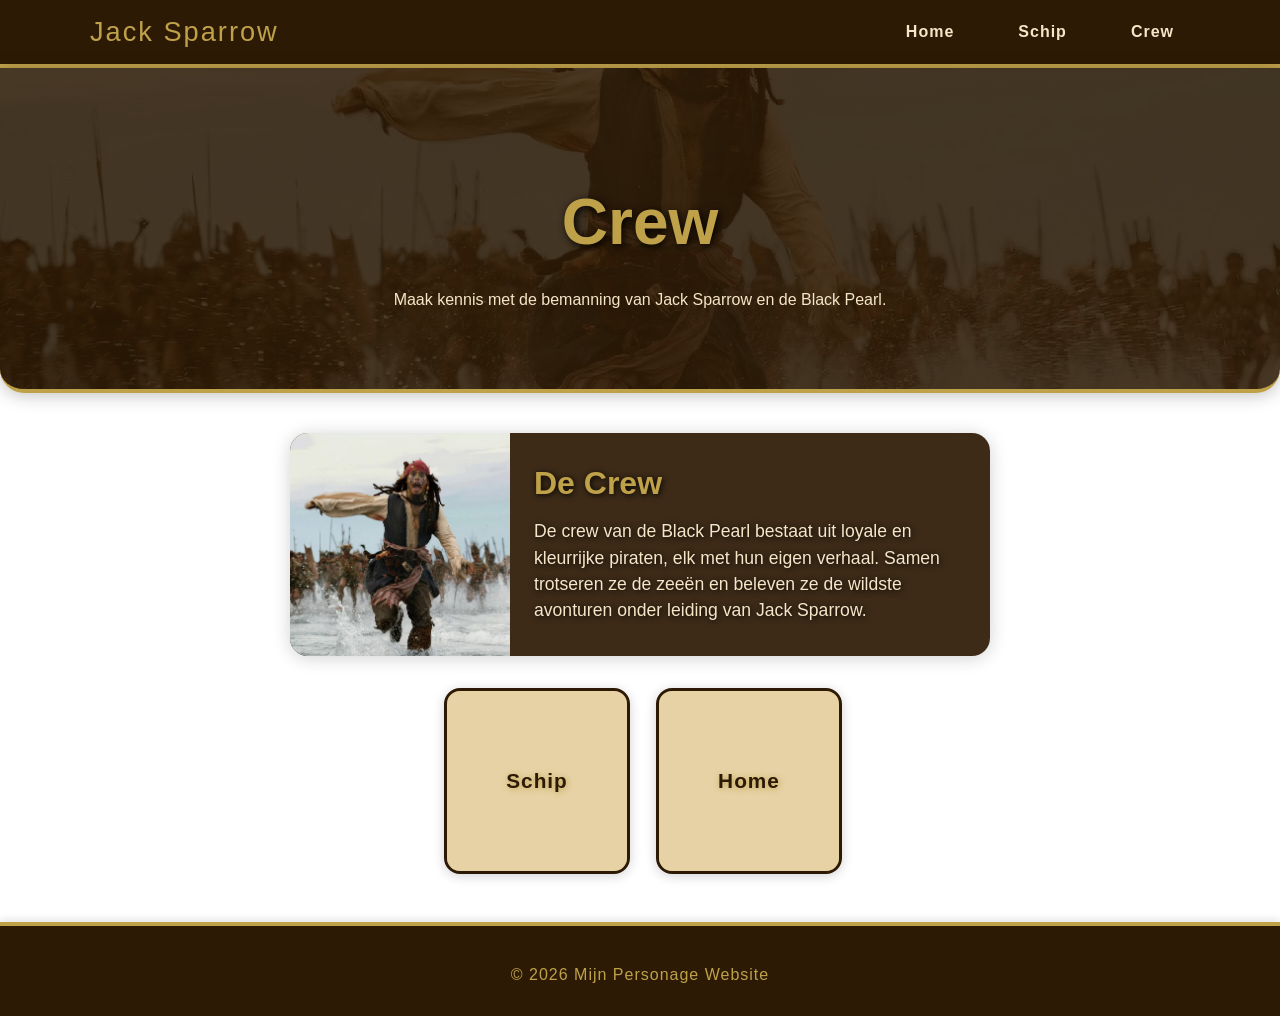
==== crew.html @ adce71e3 "Sites" ====
<!doctype html>
<html lang="nl">
  <head>
    <meta charset="UTF-8" />
    <meta name="viewport" content="width=device-width, initial-scale=1.0" />
    <title>Crew van Jack Sparrow</title>
    <link rel="stylesheet" href="style.css" />
  </head>
  <body>
    <nav>
      <div class="nav-container">
        <div class="nav-logo">Jack Sparrow</div>
        <button class="nav-toggle" aria-label="Menu" aria-expanded="false">
          <span class="bar"></span>
          <span class="bar"></span>
          <span class="bar"></span>
        </button>
        <ul class="nav-links">
          <li><a href="index.html">Home</a></li>
          <li><a href="schip.html">Schip</a></li>
          <li><a href="crew.html">Crew</a></li>
        </ul>
      </div>
    </nav>
    <section class="hero">
      <h1>Crew</h1>
      <p>Maak kennis met de bemanning van Jack Sparrow en de Black Pearl.</p>
    </section>
    <section class="about-section">
      <div class="about-container">
        <div class="about-img">
          <img src="images/Main.avif" alt="Crew" />
        </div>
        <div class="about-text">
          <h2>De Crew</h2>
          <p>
            De crew van de Black Pearl bestaat uit loyale en kleurrijke piraten,
            elk met hun eigen verhaal. Samen trotseren ze de zeeën en beleven ze
            de wildste avonturen onder leiding van Jack Sparrow.
          </p>
        </div>
      </div>
    </section>
    <section class="grid-section">
      <div class="grid-container">
        <a href="schip.html" class="grid-item">
          <div class="img-placeholder">Schip</div>
        </a>
        <a href="index.html" class="grid-item">
          <div class="img-placeholder">Home</div>
        </a>
      </div>
    </section>
    <footer>
      <p>&copy; 2026 Mijn Personage Website</p>
    </footer>
    <script>
      const navToggle = document.querySelector(".nav-toggle");
      const navLinks = document.querySelector(".nav-links");
      navToggle.addEventListener("click", function () {
        const expanded = navToggle.getAttribute("aria-expanded") === "true";
        navToggle.setAttribute("aria-expanded", !expanded);
        navLinks.classList.toggle("nav-open");
      });
    </script>
  </body>
</html>
---- style.css ----
.nav-container {
  display: flex;
  align-items: center;
  justify-content: space-between;
  max-width: 1100px;
  margin: 0 auto;
  padding: 0 1em;
}
.nav-logo {
  font-family: "Pirata One", "Arial", cursive, sans-serif;
  font-size: 1.7em;
  color: #bfa14a;
  letter-spacing: 2px;
}
.nav-toggle {
  display: none;
  flex-direction: column;
  justify-content: center;
  width: 40px;
  height: 40px;
  background: none;
  border: none;
  cursor: pointer;
  z-index: 20;
}
.nav-toggle .bar {
  width: 28px;
  height: 4px;
  background: #bfa14a;
  margin: 4px 0;
  border-radius: 2px;
  transition: 0.3s;
}
.nav-links {
  display: flex;
  gap: 2em;
  list-style: none;
  margin: 0;
  padding: 0;
}
@media (max-width: 800px) {
  .nav-toggle {
    display: flex;
  }
  .nav-links {
    position: absolute;
    top: 64px;
    right: 0;
    background: #2d1a05;
    flex-direction: column;
    width: 180px;
    gap: 0;
    box-shadow: -2px 4px 16px rgba(0, 0, 0, 0.18);
    transform: translateX(100%);
    transition: transform 0.3s;
    z-index: 10;
    border-radius: 0 0 0 18px;
    overflow: hidden;
  }
  .nav-links li {
    border-bottom: 1px solid #bfa14a33;
  }
  .nav-links li:last-child {
    border-bottom: none;
  }
  .nav-links.nav-open {
    transform: translateX(0);
  }
  .nav-container {
    position: relative;
  }
}
@media (max-width: 700px) {
  .about-container {
    flex-direction: column;
    max-width: 95vw;
  }
  .about-img {
    max-width: 100%;
    min-width: 100px;
    height: 180px;
  }
  .hero h1 {
    font-size: 2.2em;
  }
  .grid-container {
    grid-template-columns: 1fr;
    gap: 1.2em;
  }
}

.about-section {
  display: flex;
  justify-content: center;
  align-items: center;
  margin: 2.5em 0 2em 0;
}
.about-container {
  display: flex;
  background: rgba(45, 26, 5, 0.92);
  border-radius: 18px;
  box-shadow: 0 2px 18px rgba(0, 0, 0, 0.18);
  overflow: hidden;
  max-width: 700px;
  width: 100%;
}
.about-img {
  flex: 1 1 180px;
  min-width: 160px;
  max-width: 220px;
  display: flex;
  align-items: stretch;
  background: #bfa14a;
}
.about-img img {
  width: 100%;
  height: 100%;
  object-fit: cover;
  display: block;
}
.about-text {
  flex: 2 1 320px;
  padding: 2em 1.5em;
  color: #f5e6c8;
  font-family: "Pirata One", "Arial", cursive, sans-serif;
  display: flex;
  flex-direction: column;
  justify-content: center;
}
.about-text h2 {
  margin-top: 0;
  color: #bfa14a;
  font-size: 2em;
  margin-bottom: 0.5em;
  text-shadow: 1px 1px 6px #000;
}
.about-text p {
  margin: 0;
  font-size: 1.1em;
  line-height: 1.5;
  text-shadow: 1px 1px 6px #000;
}
@media (max-width: 700px) {
  .about-container {
    flex-direction: column;
    max-width: 95vw;
  }
  .about-img {
    max-width: 100%;
    min-width: 100px;
    height: 180px;
  }
}
@import url("https://fonts.googleapis.com/css2?family=Pirata+One&display=swap");
.grid-section {
  display: flex;
  justify-content: center;
  align-items: center;
  margin: 2em 0;
}

.grid-container {
  display: grid;
  grid-template-columns: repeat(2, 180px);
  gap: 2em;
}

.grid-item {
  display: flex;
  align-items: center;
  justify-content: center;
  width: 180px;
  height: 180px;
  background: rgba(191, 161, 74, 0.95);
  border-radius: 16px;
  box-shadow: 0 2px 12px rgba(0, 0, 0, 0.18);
  text-decoration: none;
  transition:
    transform 0.2s,
    box-shadow 0.2s,
    background 0.2s;
  overflow: hidden;
  border: 3px solid #2d1a05;
}
.grid-item:hover {
  transform: translateY(-10px) scale(1.08) rotate(-2deg);
  box-shadow: 0 10px 32px #000;
  background: linear-gradient(135deg, #bfa14a 60%, #2d1a05 100%);
}

footer {
  background: #2d1a05;
  color: #bfa14a;
  text-align: center;
  padding: 1.5em 0 1em 0;
  margin-top: 3em;
  font-size: 1em;
  letter-spacing: 1px;
  box-shadow: 0 -2px 8px rgba(0, 0, 0, 0.12);
  border-top: 4px solid #bfa14a;
}
.img-placeholder {
  width: 100%;
  height: 100%;
  display: flex;
  align-items: center;
  justify-content: center;
  font-size: 1.3em;
  color: #2d1a05;
  background: rgba(245, 230, 200, 0.7);
  font-weight: bold;
  letter-spacing: 1px;
  font-family: "Pirata One", "Arial", cursive, sans-serif;
  text-shadow: 1px 1px 6px #bfa14a;
}
body {
  font-family: "Pirata One", "Arial", cursive, sans-serif;
  margin: 0;
  padding: 0;
  background-size: cover;
  color: #f5e6c8;
}
nav {
  background: #2d1a05;
  color: #f5e6c8;
  padding: 1em 0;
  border-bottom: 4px solid #bfa14a;
}
nav ul {
  list-style: none;
  margin: 0;
  padding: 0;
  display: flex;
  justify-content: center;
}
nav ul li {
  margin: 0 1em;
}
nav ul li a {
  color: #f5e6c8;
  text-decoration: none;
  font-weight: bold;
  letter-spacing: 1px;
  transition: color 0.2s;
}
nav ul li a:hover {
  color: #bfa14a;
}
.hero {
  background: rgba(45, 26, 5, 0.65);
  padding: 4em 2em;
  text-align: center;
  box-shadow: 0 2px 18px rgba(0, 0, 0, 0.25);
  border-radius: 0 0 24px 24px;
  border-bottom: 4px solid #bfa14a;
}
.hero h1 {
  margin-bottom: 0.5em;
  font-family: "Pirata One", "Arial", cursive, sans-serif;
  font-size: 4em;
  color: #bfa14a;
  text-shadow: 2px 2px 8px #000;
}
.hero {
  background:
    linear-gradient(rgba(45, 26, 5, 0.85), rgba(45, 26, 5, 0.85)),
    url("images/Main.avif") center/cover no-repeat;
  padding: 4em 2em;
  text-align: center;
  box-shadow: 0 2px 18px rgba(0, 0, 0, 0.25);
  border-radius: 0 0 24px 24px;
  border-bottom: 4px solid #bfa14a;
}
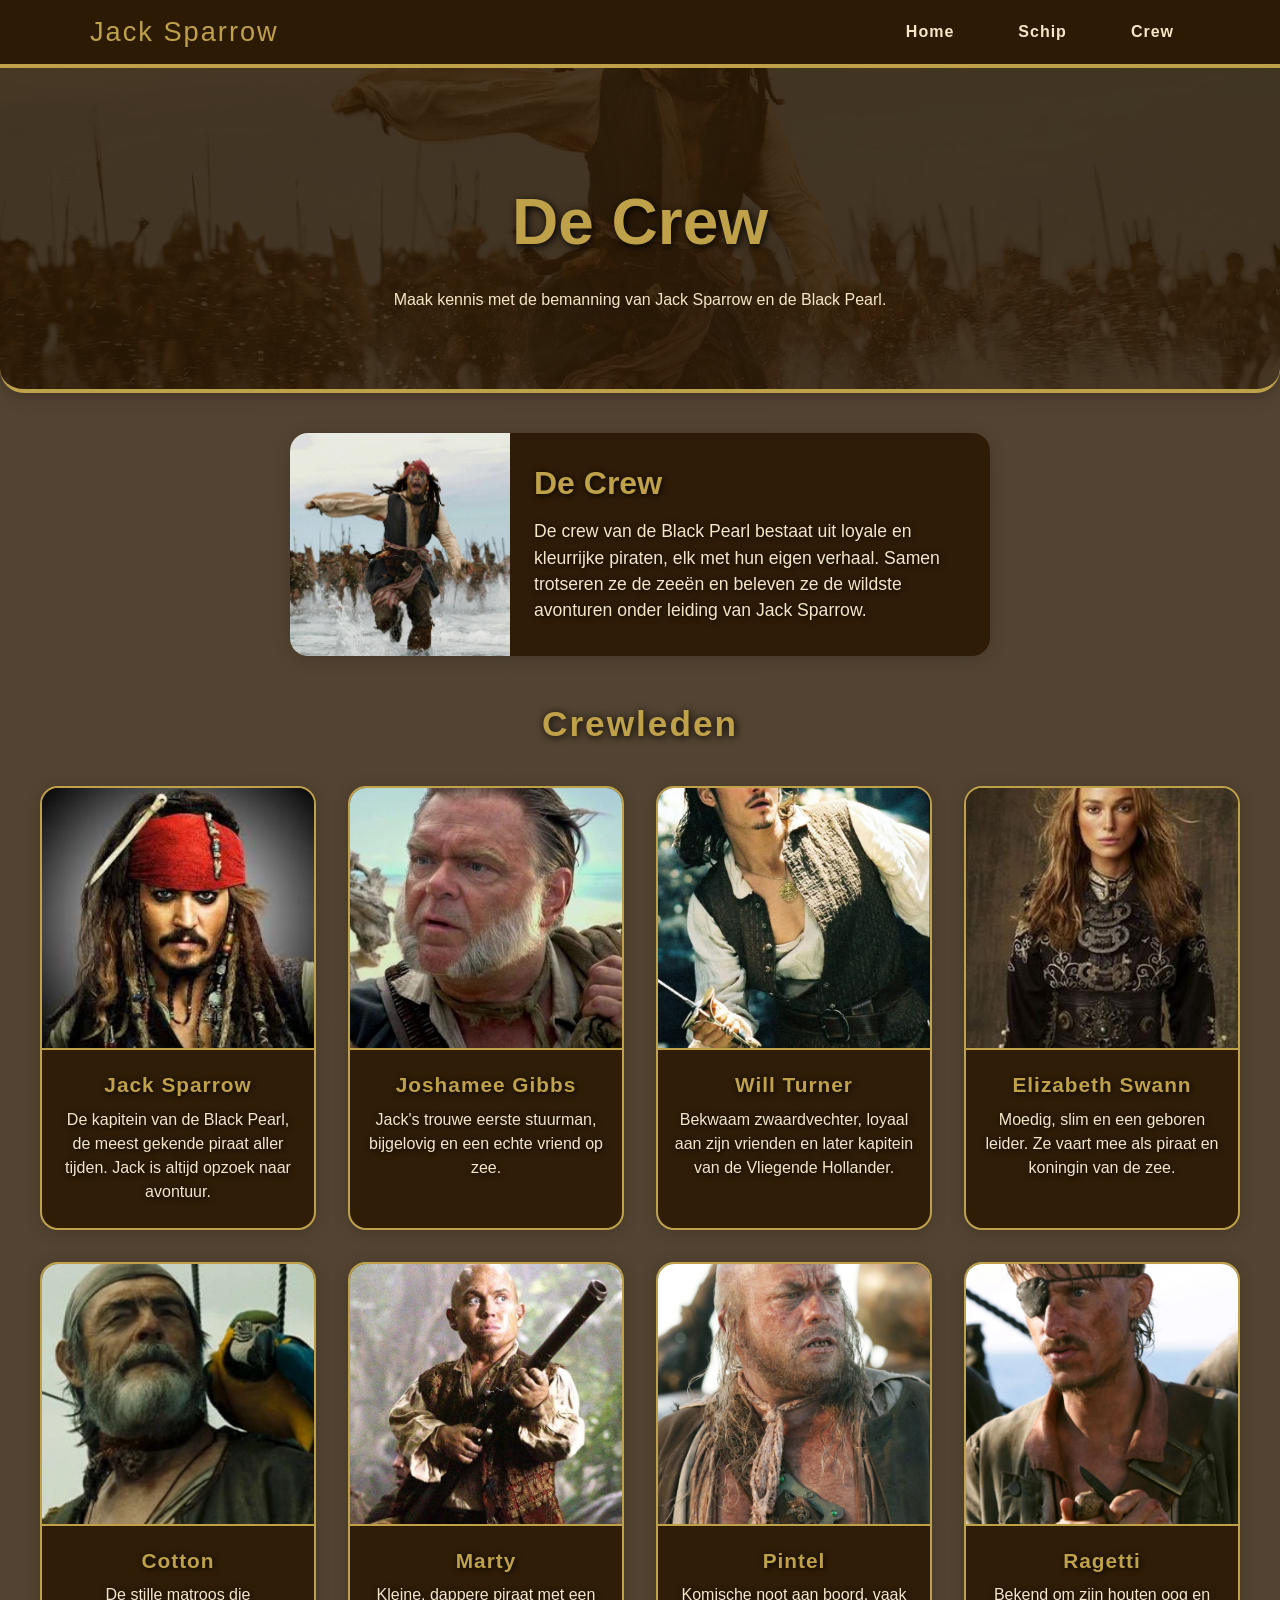
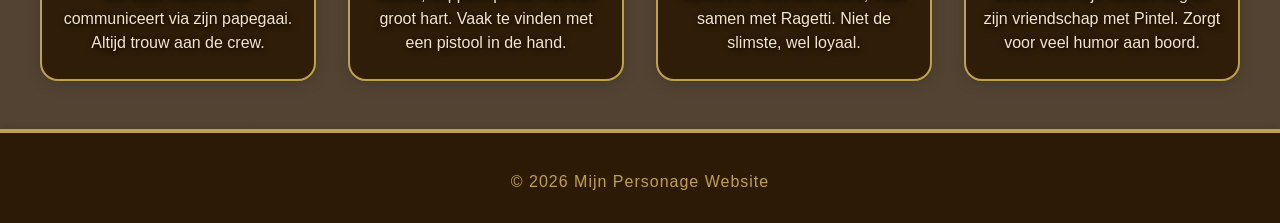
==== commit 55299c36: "Final" ====
--- a/crew.html
+++ b/crew.html
@@ -23,7 +23,7 @@
       </div>
     </nav>
     <section class="hero">
-      <h1>Crew</h1>
+      <h1>De Crew</h1>
       <p>Maak kennis met de bemanning van Jack Sparrow en de Black Pearl.</p>
     </section>
     <section class="about-section">
@@ -41,16 +41,93 @@
         </div>
       </div>
     </section>
-    <section class="grid-section">
-      <div class="grid-container">
-        <a href="schip.html" class="grid-item">
-          <div class="img-placeholder">Schip</div>
-        </a>
-        <a href="index.html" class="grid-item">
-          <div class="img-placeholder">Home</div>
-        </a>
+    <section class="crew-list-section">
+      <h2 class="crew-list-title">Crewleden</h2>
+      <div class="crew-list">
+        <div class="crew-member">
+          <img src="images/Jacks.jpeg" alt="Jack Sparrow" />
+          <div class="crew-info">
+            <h3>Jack Sparrow</h3>
+            <p>
+              De kapitein van de Black Pearl, de meest gekende piraat aller
+              tijden. Jack is altijd opzoek naar avontuur.
+            </p>
+          </div>
+        </div>
+        <div class="crew-member">
+          <img src="images/Joshamee_Gibbs.jpg" alt="Joshamee Gibbs" />
+          <div class="crew-info">
+            <h3>Joshamee Gibbs</h3>
+            <p>
+              Jack's trouwe eerste stuurman, bijgelovig en een echte vriend op
+              zee.
+            </p>
+          </div>
+        </div>
+        <div class="crew-member">
+          <img src="images/will.jpg" alt="Will Turner" />
+          <div class="crew-info">
+            <h3>Will Turner</h3>
+            <p>
+              Bekwaam zwaardvechter, loyaal aan zijn vrienden en later kapitein
+              van de Vliegende Hollander.
+            </p>
+          </div>
+        </div>
+
+        <div class="crew-member">
+          <img src="images/ElizabethSwann.jpg" alt="Elizabeth Swann" />
+          <div class="crew-info">
+            <h3>Elizabeth Swann</h3>
+            <p>
+              Moedig, slim en een geboren leider. Ze vaart mee als piraat en
+              koningin van de zee.
+            </p>
+          </div>
+        </div>
+        <div class="crew-member">
+          <img src="images/Cotton.webp" alt="Cotton" />
+          <div class="crew-info">
+            <h3>Cotton</h3>
+            <p>
+              De stille matroos die communiceert via zijn papegaai. Altijd trouw
+              aan de crew.
+            </p>
+          </div>
+        </div>
+        <div class="crew-member">
+          <img src="images/Marty.webp" alt="Marty" />
+          <div class="crew-info">
+            <h3>Marty</h3>
+            <p>
+              Kleine, dappere piraat met een groot hart. Vaak te vinden met een
+              pistool in de hand.
+            </p>
+          </div>
+        </div>
+        <div class="crew-member">
+          <img src="images/Pintel_AWE_Cropped.webp" alt="Pintel" />
+          <div class="crew-info">
+            <h3>Pintel</h3>
+            <p>
+              Komische noot aan boord, vaak samen met Ragetti. Niet de slimste,
+              wel loyaal.
+            </p>
+          </div>
+        </div>
+        <div class="crew-member">
+          <img src="images/Ragetti_eyepatch.webp" alt="Ragetti" />
+          <div class="crew-info">
+            <h3>Ragetti</h3>
+            <p>
+              Bekend om zijn houten oog en zijn vriendschap met Pintel. Zorgt
+              voor veel humor aan boord.
+            </p>
+          </div>
+        </div>
       </div>
     </section>
+
     <footer>
       <p>&copy; 2026 Mijn Personage Website</p>
     </footer>
--- a/style.css
+++ b/style.css
@@ -1,3 +1,326 @@
+.timeline-section {
+  position: relative;
+}
+.timeline {
+  display: flex;
+  flex-direction: column;
+  gap: 2.2em;
+  position: relative;
+  margin-left: 30px;
+}
+.timeline::before {
+  content: '';
+  position: absolute;
+  left: 0;
+  top: 0;
+  width: 4px;
+  height: 100%;
+  background: linear-gradient(to bottom, #bfa14a 0%, #2d1a05 100%);
+  border-radius: 2px;
+}
+.timeline-item {
+  display: flex;
+  align-items: flex-start;
+  gap: 1.2em;
+  color: #f5e6c8;
+  font-size: 1.1em;
+  text-shadow: 1px 1px 6px #000;
+  position: relative;
+  transition: background 0.18s, box-shadow 0.18s;
+  border-radius: 10px;
+  padding: 0.7em 1em 0.7em 1.5em;
+  margin-bottom: 0.2em;
+  cursor: pointer;
+}
+.timeline-item::before {
+  content: '\2693';
+  font-size: 1.5em;
+  color: #bfa14a;
+  position: absolute;
+  left: -32px;
+  top: 50%;
+  transform: translateY(-50%);
+  background: #2d1a05;
+  border-radius: 50%;
+  width: 32px;
+  height: 32px;
+  display: flex;
+  align-items: center;
+  justify-content: center;
+  box-shadow: 0 2px 8px #0007;
+}
+.timeline-item:hover {
+  background: rgba(191,161,74,0.13);
+  box-shadow: 0 2px 16px #bfa14a55;
+  color: #bfa14a;
+}
+.timeline-item:hover .timeline-year {
+  color: #fff;
+}
+.timeline-year {
+  min-width: 90px;
+  color: #bfa14a;
+  font-family: 'Pirata One', 'Arial', cursive, sans-serif;
+  font-size: 1.1em;
+  letter-spacing: 1px;
+  transition: color 0.18s;
+}
+.timeline-desc {
+  flex: 1;
+  transition: color 0.18s;
+}
+@media (max-width: 700px) {
+  .timeline {
+    margin-left: 18px;
+    gap: 1.2em;
+  }
+  .timeline-item::before {
+    left: -20px;
+    width: 22px;
+    height: 22px;
+    font-size: 1em;
+  }
+  .timeline-year {
+    min-width: 60px;
+    font-size: 1em;
+  }
+}
+/* Homepage extra content */
+.adventure-section {
+  max-width: 900px;
+  margin: 2.5em auto 2em auto;
+  background: rgba(45, 26, 5, 0.93);
+  border-radius: 18px;
+  box-shadow: 0 2px 16px rgba(0, 0, 0, 0.18);
+  padding: 2em 2em 1.5em 2em;
+  border: 2px solid #bfa14a;
+}
+.adventure-title {
+  color: #bfa14a;
+  font-family: "Pirata One", "Arial", cursive, sans-serif;
+  font-size: 2em;
+  margin-bottom: 1em;
+  text-align: center;
+  letter-spacing: 2px;
+  text-shadow: 1px 1px 8px #000;
+}
+.adventure-list {
+  color: #f5e6c8;
+  font-size: 1.1em;
+  margin-bottom: 1.5em;
+  padding-left: 1.2em;
+}
+.adventure-list li {
+  margin-bottom: 0.7em;
+  text-shadow: 1px 1px 6px #000;
+}
+.jack-quote {
+  display: block;
+  margin: 1.5em auto 0 auto;
+  padding: 1em 2em;
+  background: rgba(191, 161, 74, 0.13);
+  border-left: 5px solid #bfa14a;
+  color: #bfa14a;
+  font-family: "Pirata One", "Arial", cursive, sans-serif;
+  font-size: 1.2em;
+  text-align: center;
+  max-width: 600px;
+  text-shadow: 1px 1px 8px #000;
+}
+.timeline-section {
+  max-width: 900px;
+  margin: 2.5em auto 2em auto;
+  background: rgba(45, 26, 5, 0.93);
+  border-radius: 18px;
+  box-shadow: 0 2px 16px rgba(0, 0, 0, 0.18);
+  padding: 2em 2em 1.5em 2em;
+  border: 2px solid #bfa14a;
+}
+.timeline-title {
+  color: #bfa14a;
+  font-family: "Pirata One", "Arial", cursive, sans-serif;
+  font-size: 2em;
+  margin-bottom: 1em;
+  text-align: center;
+  letter-spacing: 2px;
+  text-shadow: 1px 1px 8px #000;
+}
+.timeline {
+  display: flex;
+  flex-direction: column;
+  gap: 1.2em;
+}
+.timeline-item {
+  display: flex;
+  align-items: center;
+  gap: 1.2em;
+  color: #f5e6c8;
+  font-size: 1.1em;
+  text-shadow: 1px 1px 6px #000;
+}
+.timeline-year {
+  min-width: 90px;
+  color: #bfa14a;
+  font-family: "Pirata One", "Arial", cursive, sans-serif;
+  font-size: 1.1em;
+  letter-spacing: 1px;
+}
+.timeline-desc {
+  flex: 1;
+}
+@media (max-width: 700px) {
+  .adventure-section,
+  .timeline-section {
+    padding: 1.2em 0.7em 1em 0.7em;
+  }
+  .adventure-title,
+  .timeline-title {
+    font-size: 1.3em;
+  }
+  .timeline-year {
+    min-width: 60px;
+    font-size: 1em;
+  }
+}
+/* Black Pearl background for schip.html */
+body {
+  background:
+    linear-gradient(rgba(45, 26, 5, 0.82), rgba(45, 26, 5, 0.82)),
+    url("https://static.wikia.nocookie.net/pirates/images/7/7e/BlackPearl-POTC5.png")
+      center center/cover no-repeat;
+}
+/* Black Pearl Info Sections */
+.ship-details-section,
+.ship-history-section,
+.ship-facts-section {
+  max-width: 900px;
+  margin: 2.5em auto 2em auto;
+  background: rgba(45, 26, 5, 0.93);
+  border-radius: 18px;
+  box-shadow: 0 2px 16px rgba(0, 0, 0, 0.18);
+  padding: 2em 2em 1.5em 2em;
+  border: 2px solid #bfa14a;
+}
+.ship-details-title {
+  color: #bfa14a;
+  font-family: "Pirata One", "Arial", cursive, sans-serif;
+  font-size: 2em;
+  margin-bottom: 1em;
+  text-align: center;
+  letter-spacing: 2px;
+  text-shadow: 1px 1px 8px #000;
+}
+.ship-details-list,
+.ship-facts-list {
+  list-style: none;
+  padding: 0;
+  margin: 0;
+}
+.ship-details-list li,
+.ship-facts-list li {
+  font-size: 1.1em;
+  color: #f5e6c8;
+  margin-bottom: 0.7em;
+  padding-left: 0.5em;
+  text-shadow: 1px 1px 6px #000;
+}
+.ship-details-list li strong {
+  color: #bfa14a;
+}
+.ship-history-text {
+  color: #f5e6c8;
+  font-size: 1.1em;
+  line-height: 1.6;
+  text-shadow: 1px 1px 6px #000;
+  margin: 0;
+}
+@media (max-width: 700px) {
+  .ship-details-section,
+  .ship-history-section,
+  .ship-facts-section {
+    padding: 1.2em 0.7em 1em 0.7em;
+  }
+  .ship-details-title {
+    font-size: 1.3em;
+  }
+}
+/* Crew List Section */
+.crew-list-section {
+  max-width: 1200px;
+  margin: 3em auto 2em auto;
+  padding: 0 1em;
+}
+.crew-list-title {
+  color: #bfa14a;
+  font-family: "Pirata One", "Arial", cursive, sans-serif;
+  font-size: 2.2em;
+  margin-bottom: 1.2em;
+  text-align: center;
+  letter-spacing: 2px;
+  text-shadow: 1px 1px 8px #000;
+}
+.crew-list {
+  display: grid;
+  grid-template-columns: repeat(auto-fit, minmax(240px, 1fr));
+  gap: 2em;
+}
+.crew-member {
+  background: rgba(45, 26, 5, 0.93);
+  border-radius: 18px;
+  box-shadow: 0 2px 16px rgba(0, 0, 0, 0.18);
+  overflow: hidden;
+  display: flex;
+  flex-direction: column;
+  align-items: center;
+  border: 2px solid #bfa14a;
+  transition:
+    transform 0.18s,
+    box-shadow 0.18s;
+}
+.crew-member:hover {
+  transform: translateY(-6px) scale(1.03);
+  box-shadow: 0 8px 32px #000a;
+  background: rgba(80, 50, 10, 0.97);
+  transition:
+    background 0.18s,
+    transform 0.18s,
+    box-shadow 0.18s;
+}
+.crew-member img {
+  width: 100%;
+  height: 260px;
+  object-fit: cover;
+  border-bottom: 2px solid #bfa14a;
+  background: #bfa14a;
+}
+.crew-info {
+  padding: 1.2em 1em 1.5em 1em;
+  color: #f5e6c8;
+  text-align: center;
+}
+.crew-info h3 {
+  margin: 0.2em 0 0.5em 0;
+  color: #bfa14a;
+  font-family: "Pirata One", "Arial", cursive, sans-serif;
+  font-size: 1.3em;
+  letter-spacing: 1px;
+  text-shadow: 1px 1px 6px #000;
+}
+.crew-info p {
+  margin: 0;
+  font-size: 1em;
+  line-height: 1.5;
+  text-shadow: 1px 1px 6px #000;
+}
+@media (max-width: 700px) {
+  .crew-list {
+    grid-template-columns: 1fr;
+    gap: 1.2em;
+  }
+  .crew-member img {
+    height: 180px;
+  }
+}
 .nav-container {
   display: flex;
   align-items: center;
@@ -225,6 +548,9 @@
   color: #f5e6c8;
   padding: 1em 0;
   border-bottom: 4px solid #bfa14a;
+  position: sticky;
+  top: 0;
+  z-index: 100;
 }
 nav ul {
   list-style: none;
